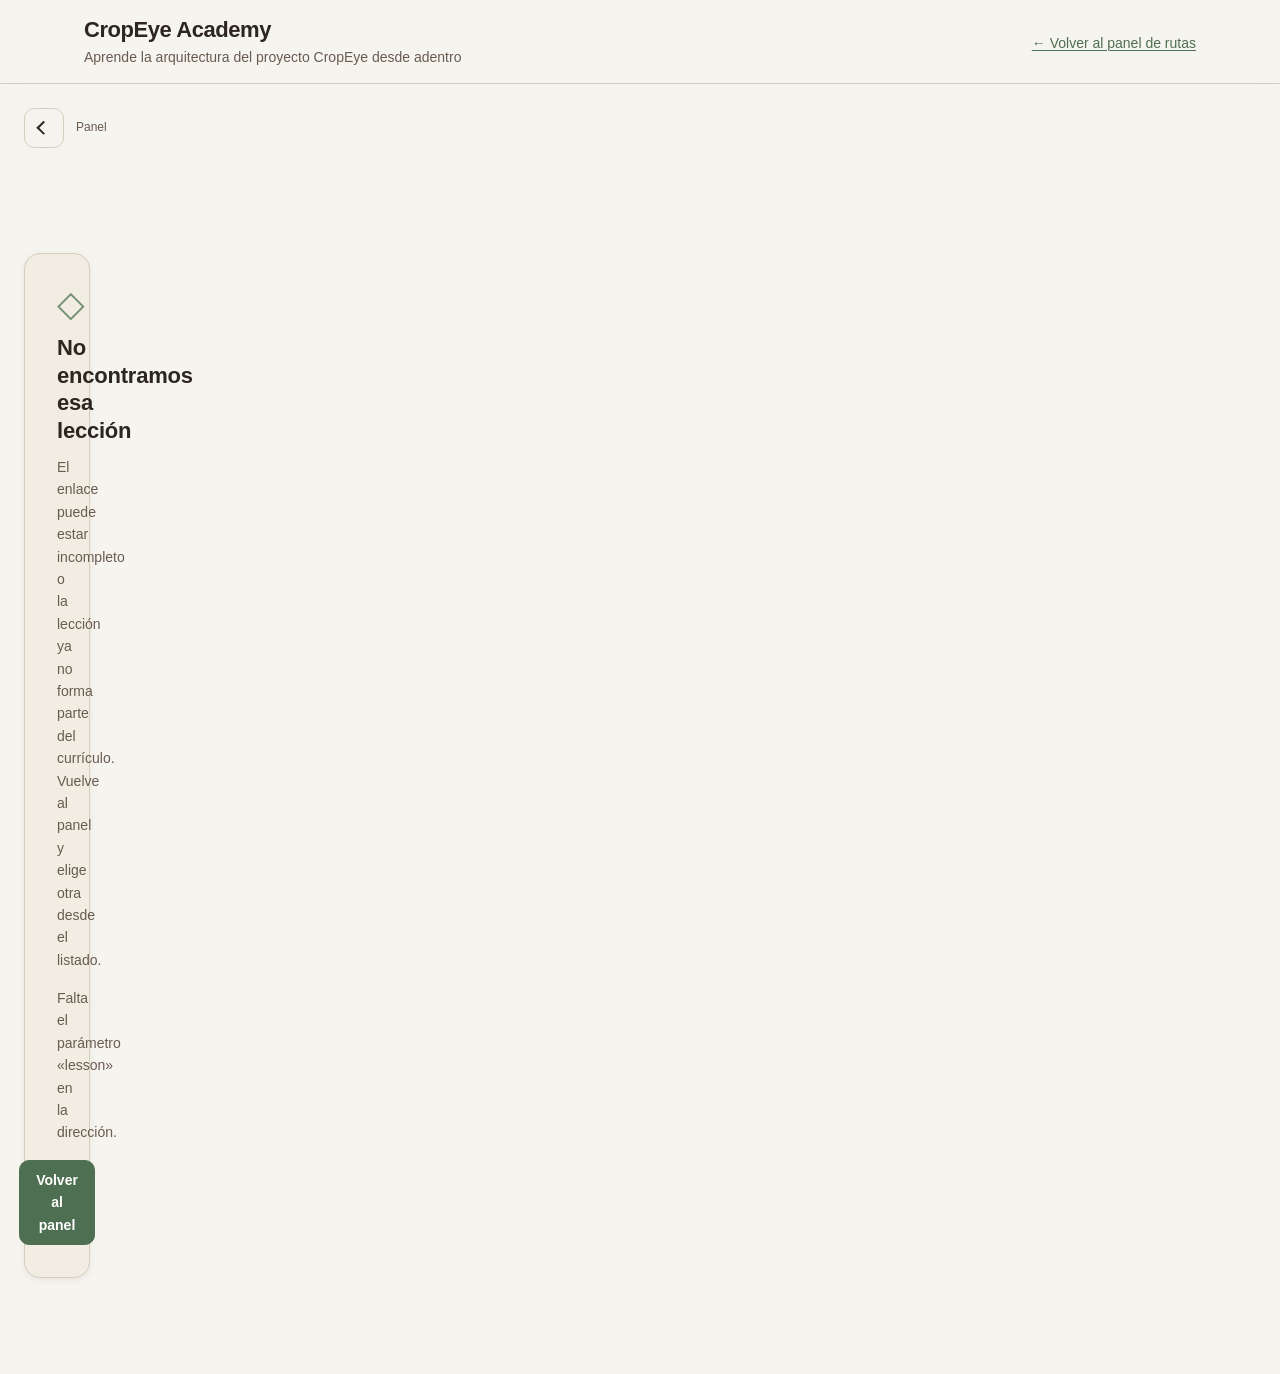
==== lesson.html @ 0fb2bfbc "feat: plataforma educativa CropEye Academy con 6 rutas y 24 lecciones" ====
<!DOCTYPE html>
<html lang="es">
<head>
  <meta charset="utf-8">
  <meta name="viewport" content="width=device-width, initial-scale=1">
  <meta name="description" content="Lección de CropEye Academy: arquitectura, datos y decisiones del proyecto CropEye.">
  <meta name="color-scheme" content="light">
  <title>Lección · CropEye Academy</title>

  <link rel="stylesheet" href="assets/css/tokens.css">
  <link rel="stylesheet" href="assets/css/base.css">
  <link rel="stylesheet" href="assets/css/layout.css">
  <link rel="stylesheet" href="assets/css/components.css">
  <link rel="stylesheet" href="assets/css/lesson.css">

  <script type="module" src="assets/js/lesson-page.js"></script>
</head>
<body>
  <a class="skip-link" href="#lesson-content">Saltar al contenido</a>

  <header class="site-header">
    <div class="site-header__inner">
      <div class="site-header__brand">
        <h1 class="site-title">
          <a href="index.html">CropEye Academy</a>
        </h1>
        <p class="site-tagline">Aprende la arquitectura del proyecto CropEye desde adentro</p>
      </div>
      <p class="site-tagline">
        <a href="index.html">← Volver al panel de rutas</a>
      </p>
    </div>
  </header>

  <div class="lesson-shell" id="lesson-shell" data-sidebar="expanded">
    <aside class="sidebar" id="lesson-sidebar" aria-label="Lecciones de la ruta actual">
      <div class="sidebar__header">
        <h2 class="sidebar__title">Ruta actual</h2>
        <button
          class="btn btn--ghost btn--icon"
          id="sidebar-collapse"
          type="button"
          aria-expanded="true"
          aria-controls="lesson-sidebar"
          aria-label="Ocultar panel de lecciones"
        >
          <span class="chevron" aria-hidden="true"></span>
        </button>
      </div>
      <p class="sidebar__path" id="sidebar-path"></p>
      <nav id="sidebar-tree" aria-label="Lecciones de esta ruta"></nav>
    </aside>

    <button
      class="sidebar-backdrop"
      id="sidebar-backdrop"
      type="button"
      aria-label="Cerrar panel de lecciones"
      tabindex="-1"
    ></button>

    <div class="lesson-main">
      <div class="lesson-toolbar">
        <button
          class="btn btn--ghost btn--icon sidebar-toggle"
          id="sidebar-toggle"
          type="button"
          aria-expanded="true"
          aria-controls="lesson-sidebar"
          aria-label="Mostrar u ocultar las lecciones"
        >
          <span class="chevron" aria-hidden="true"></span>
        </button>
        <nav class="breadcrumbs" id="breadcrumbs" aria-label="Ruta de navegación"></nav>
      </div>

      <div id="lesson-root" class="lesson-content">
        <div class="lesson-hero" id="lesson-hero">
          <p class="lesson-hero__eyebrow">CropEye Academy</p>
          <p class="lesson-hero__summary">Cargando la lección…</p>
        </div>
        <article
          class="prose"
          id="lesson-content"
          tabindex="-1"
          aria-busy="true"
        ></article>
      </div>

      <div id="lesson-nav" class="lesson-footer-nav"></div>
    </div>
  </div>

  <noscript>
    <p class="noscript-note">
      Este curso necesita JavaScript para cargar el contenido de la lección y guardar
      tu progreso en el navegador. Actívalo y vuelve a cargar la página.
    </p>
  </noscript>
</body>
</html>
---- assets/css/tokens.css ----
/* Design tokens: the single source of truth for colors, spacing, radii,
   shadows and typography. Everything else in the app consumes these. */
:root {
  /* ---- Color ---- */
  --bg: #F6F4EE;          /* warm beige / paper */
  --surface: #EAE5D9;     /* soft sand cards */
  --border: #D5CEBE;      /* soft earth */
  --text: #2C2520;        /* deep bark brown */
  --text-muted: #685B50;  /* medium brown */
  --accent: #4F6F52;      /* dark sage green */
  --accent-hover: #3E5940;
  --accent-soft: #739072; /* soft olive */
  --success: #5F8D4E;     /* soft moss */
  --success-bg: #E3EFE0;

  /* Derived tones used for subtle backgrounds and focus rings. */
  --surface-raised: #F1EDE3;
  --surface-sunken: #E2DCCD;
  --overlay: rgba(44, 37, 32, 0.45);
  --focus-ring: #4F6F52;

  /* ---- Spacing scale (4px base) ---- */
  --space-1: 0.25rem;   /* 4px  */
  --space-2: 0.5rem;    /* 8px  */
  --space-3: 0.75rem;   /* 12px */
  --space-4: 1rem;      /* 16px */
  --space-5: 1.5rem;    /* 24px */
  --space-6: 2rem;      /* 32px */
  --space-7: 3rem;      /* 48px */
  --space-8: 4rem;      /* 64px */

  /* ---- Radii ---- */
  --radius-sm: 6px;
  --radius-md: 10px;
  --radius-lg: 16px;
  --radius-pill: 999px;

  /* ---- Shadows ---- */
  --shadow-xs: 0 1px 2px rgba(44, 37, 32, 0.06);
  --shadow-sm: 0 2px 6px rgba(44, 37, 32, 0.07);
  --shadow-md: 0 8px 24px rgba(44, 37, 32, 0.10);
  --shadow-lg: 0 18px 48px rgba(44, 37, 32, 0.14);

  /* ---- Type scale (1.200 minor third, 16px base) ---- */
  --text-xs: 0.75rem;    /* 12px */
  --text-sm: 0.875rem;   /* 14px */
  --text-base: 1rem;     /* 16px */
  --text-md: 1.125rem;   /* 18px */
  --text-lg: 1.375rem;   /* 22px */
  --text-xl: 1.75rem;    /* 28px */
  --text-2xl: 2.25rem;   /* 36px */
  --text-3xl: 2.75rem;   /* 44px */

  /* ---- Typography stacks ---- */
  --font-sans: -apple-system, BlinkMacSystemFont, "Segoe UI", Roboto,
    "Helvetica Neue", Arial, sans-serif;
  --font-serif: "Iowan Old Style", "Palatino Linotype", Palatino, Georgia,
    "Times New Roman", serif;
  --font-mono: ui-monospace, SFMono-Regular, "SF Mono", Menlo, Consolas,
    "Liberation Mono", monospace;

  /* ---- Layout ---- */
  --reading-width: 75ch;
  --sidebar-width: 280px;
  --header-height: 4.5rem;
  --page-max: 1160px;

  /* ---- Motion ---- */
  --ease-out: cubic-bezier(0.22, 0.61, 0.36, 1);
  --dur-fast: 120ms;
  --dur-base: 200ms;
  --dur-slow: 320ms;
}
---- assets/css/base.css ----
/* Base: reset, document defaults, accessibility helpers. */

*,
*::before,
*::after {
  box-sizing: border-box;
}

html {
  -webkit-text-size-adjust: 100%;
  scroll-behavior: smooth;
}

body {
  margin: 0;
  min-height: 100vh;
  background-color: var(--bg);
  color: var(--text);
  font-family: var(--font-sans);
  font-size: var(--text-base);
  line-height: 1.6;
  -webkit-font-smoothing: antialiased;
  text-rendering: optimizeLegibility;
}

h1,
h2,
h3,
h4,
h5,
h6 {
  margin: 0 0 var(--space-3);
  font-weight: 650;
  line-height: 1.25;
  letter-spacing: -0.01em;
  color: var(--text);
}

p {
  margin: 0 0 var(--space-4);
}

a {
  color: var(--accent);
  text-decoration-thickness: 1px;
  text-underline-offset: 2px;
}

a:hover {
  color: var(--accent-hover);
}

img {
  max-width: 100%;
  height: auto;
  display: block;
}

ul,
ol {
  margin: 0 0 var(--space-4);
  padding-left: var(--space-5);
}

li {
  margin-bottom: var(--space-2);
}

button {
  font: inherit;
  color: inherit;
  cursor: pointer;
}

code,
kbd,
pre,
samp {
  font-family: var(--font-mono);
  font-size: 0.9em;
}

hr {
  border: 0;
  border-top: 1px solid var(--border);
  margin: var(--space-6) 0;
}

table {
  border-collapse: collapse;
  width: 100%;
}

/* Consistent, clearly visible keyboard focus across the whole app. */
:focus-visible {
  outline: 2px solid var(--focus-ring);
  outline-offset: 3px;
  border-radius: var(--radius-sm);
}

/* Remove the default outline only when the browser already shows focus. */
:focus:not(:focus-visible) {
  outline: none;
}

/* Visually hidden but exposed to assistive technology. */
.visually-hidden {
  position: absolute;
  width: 1px;
  height: 1px;
  padding: 0;
  margin: -1px;
  overflow: hidden;
  clip: rect(0, 0, 0, 0);
  white-space: nowrap;
  border: 0;
}

/* Skip link: first tab stop on every page. */
.skip-link {
  position: absolute;
  top: var(--space-2);
  left: var(--space-2);
  z-index: 100;
  padding: var(--space-2) var(--space-4);
  background-color: var(--accent);
  color: #fff;
  border-radius: var(--radius-sm);
  text-decoration: none;
  transform: translateY(-200%);
  transition: transform var(--dur-fast) var(--ease-out);
}

.skip-link:focus-visible {
  transform: translateY(0);
  color: #fff;
}

::selection {
  background-color: var(--accent-soft);
  color: #fff;
}

/* Honour the user's motion preference everywhere at once. */
@media (prefers-reduced-motion: reduce) {
  html {
    scroll-behavior: auto;
  }

  *,
  *::before,
  *::after {
    animation-duration: 0.001ms !important;
    animation-iteration-count: 1 !important;
    transition-duration: 0.001ms !important;
    scroll-behavior: auto !important;
  }
}
---- assets/css/layout.css ----
/* Layout: page shells for the dashboard and the lesson view. */

/* ---------- Shared shell ---------- */

.site-header {
  position: sticky;
  top: 0;
  z-index: 30;
  background-color: rgba(246, 244, 238, 0.92);
  backdrop-filter: blur(10px);
  border-bottom: 1px solid var(--border);
}

.site-header__inner {
  max-width: var(--page-max);
  margin: 0 auto;
  padding: var(--space-4) var(--space-5);
  display: flex;
  flex-wrap: wrap;
  align-items: center;
  gap: var(--space-4);
}

.site-header__brand {
  min-width: 0;
  flex: 1 1 16rem;
}

.site-title {
  margin: 0;
  font-size: var(--text-lg);
  letter-spacing: -0.02em;
}

.site-title a {
  color: var(--text);
  text-decoration: none;
}

.site-title a:hover {
  color: var(--accent);
}

.site-tagline {
  margin: var(--space-1) 0 0;
  color: var(--text-muted);
  font-size: var(--text-sm);
  line-height: 1.4;
}

.site-header__progress {
  flex: 0 1 20rem;
  min-width: 12rem;
}

.page {
  max-width: var(--page-max);
  margin: 0 auto;
  padding: var(--space-6) var(--space-5) var(--space-8);
}

.page-intro {
  margin-bottom: var(--space-6);
}

.page-intro h2 {
  font-size: var(--text-xl);
}

.page-intro p {
  max-width: 62ch;
  color: var(--text-muted);
  margin: 0;
}

/* ---------- Dashboard ---------- */

.path-list {
  display: flex;
  flex-direction: column;
  gap: var(--space-5);
}

/* ---------- Lesson view ---------- */

.lesson-shell {
  display: grid;
  grid-template-columns: var(--sidebar-width) minmax(0, 1fr);
  align-items: start;
  max-width: 1440px;
  margin: 0 auto;
}

.lesson-shell[data-sidebar="collapsed"] {
  grid-template-columns: 0 minmax(0, 1fr);
}

.lesson-main {
  min-width: 0;
  padding: var(--space-5) var(--space-5) var(--space-6);
  display: flex;
  flex-direction: column;
  min-height: calc(100vh - var(--header-height));
}

.lesson-content {
  width: 100%;
  max-width: var(--reading-width);
  margin: 0 auto;
  flex: 1 0 auto;
}

/* Footer bar: anchored to the end of the content flow, never fixed to the viewport. */
.lesson-footer-nav {
  width: 100%;
  max-width: var(--reading-width);
  margin: var(--space-7) auto 0;
  padding: var(--space-3) 0 0;
}

/* ---------- Responsive ---------- */

@media (max-width: 900px) {
  .lesson-shell,
  .lesson-shell[data-sidebar="collapsed"] {
    grid-template-columns: minmax(0, 1fr);
  }

  .lesson-main {
    padding: var(--space-4) var(--space-4) var(--space-5);
  }

  .site-header__inner {
    padding: var(--space-3) var(--space-4);
    gap: var(--space-3);
  }

  .site-header__progress {
    flex-basis: 100%;
  }
}

@media (max-width: 480px) {
  .page {
    padding: var(--space-5) var(--space-4) var(--space-7);
  }

  .site-tagline {
    font-size: var(--text-xs);
  }
}
---- assets/css/components.css ----
/* Components: progress bars, cards, lesson rows, buttons, sidebar, states. */

/* ---------- Progress ---------- */

.progress {
  display: flex;
  flex-direction: column;
  gap: var(--space-2);
}

.progress__meta {
  display: flex;
  justify-content: space-between;
  align-items: baseline;
  gap: var(--space-3);
  font-size: var(--text-xs);
  color: var(--text-muted);
}

.progress__label {
  text-transform: uppercase;
  letter-spacing: 0.08em;
  font-weight: 600;
}

.progress__count {
  font-variant-numeric: tabular-nums;
  color: var(--text);
  font-weight: 600;
}

.progress__track {
  position: relative;
  height: 8px;
  border-radius: var(--radius-pill);
  background-color: var(--surface-sunken);
  overflow: hidden;
}

.progress__fill {
  display: block;
  height: 100%;
  width: 0;
  border-radius: inherit;
  background-color: var(--accent);
  transition: width var(--dur-slow) var(--ease-out),
    background-color var(--dur-base) var(--ease-out);
}

.progress__fill[data-complete="true"] {
  background-color: var(--success);
}

/* ---------- Buttons ---------- */

.btn {
  display: inline-flex;
  align-items: center;
  justify-content: center;
  gap: var(--space-2);
  padding: var(--space-2) var(--space-4);
  min-height: 2.5rem;
  border: 1px solid var(--border);
  border-radius: var(--radius-md);
  background-color: var(--surface-raised);
  color: var(--text);
  font-size: var(--text-sm);
  font-weight: 600;
  text-decoration: none;
  transition: background-color var(--dur-fast) var(--ease-out),
    border-color var(--dur-fast) var(--ease-out),
    color var(--dur-fast) var(--ease-out),
    transform var(--dur-fast) var(--ease-out);
}

.btn:hover {
  background-color: var(--surface);
  border-color: var(--accent-soft);
  color: var(--text);
}

.btn:active {
  transform: translateY(1px);
}

.btn:disabled,
.btn[aria-disabled="true"] {
  opacity: 0.45;
  cursor: not-allowed;
  transform: none;
}

.btn--primary {
  background-color: var(--accent);
  border-color: var(--accent);
  color: #fff;
}

.btn--primary:hover {
  background-color: var(--accent-hover);
  border-color: var(--accent-hover);
  color: #fff;
}

.btn--ghost {
  background-color: transparent;
}

.btn--icon {
  padding: var(--space-2);
  min-width: 2.5rem;
}

/* Completion toggle turns into its success state after activation. */
.btn--complete[aria-pressed="true"] {
  background-color: var(--success-bg);
  border-color: var(--success);
  color: var(--success);
}

.btn--complete[aria-pressed="true"]:hover {
  background-color: var(--success-bg);
  border-color: var(--success);
  color: var(--success);
}

/* ---------- Path cards ---------- */

.path-card {
  background-color: var(--surface-raised);
  border: 1px solid var(--border);
  border-radius: var(--radius-lg);
  box-shadow: var(--shadow-xs);
  overflow: hidden;
}

.path-card__header {
  display: flex;
  align-items: flex-start;
  gap: var(--space-4);
  padding: var(--space-5);
  border-bottom: 1px solid transparent;
  transition: border-color var(--dur-base) var(--ease-out),
    background-color var(--dur-base) var(--ease-out);
}

.path-card[data-expanded="true"] .path-card__header {
  border-bottom-color: var(--border);
  background-color: var(--surface);
}

.path-card__meta {
  flex: 1 1 auto;
  min-width: 0;
}

.path-card__eyebrow {
  margin: 0 0 var(--space-1);
  font-size: var(--text-xs);
  font-weight: 700;
  letter-spacing: 0.1em;
  text-transform: uppercase;
  color: var(--accent);
}

.path-card__title {
  margin: 0 0 var(--space-1);
  font-size: var(--text-lg);
}

.path-card__desc {
  margin: 0;
  color: var(--text-muted);
  font-size: var(--text-sm);
  max-width: 70ch;
}

.path-card__side {
  display: flex;
  align-items: center;
  gap: var(--space-3);
  flex: 0 0 auto;
}

.path-card__count {
  font-size: var(--text-xs);
  color: var(--text-muted);
  font-variant-numeric: tabular-nums;
  white-space: nowrap;
}

.path-card__body {
  display: grid;
  grid-template-rows: 1fr;
  transition: grid-template-rows var(--dur-slow) var(--ease-out);
}

.path-card[data-expanded="false"] .path-card__body {
  grid-template-rows: 0fr;
}

.path-card__body-inner {
  overflow: hidden;
  min-height: 0;
  visibility: visible;
  transition: visibility 0s linear;
}

.path-card[data-expanded="false"] .path-card__body-inner {
  visibility: hidden;
  transition: visibility 0s linear var(--dur-slow);
}

/* Rotating chevron for the collapse control. */
.chevron {
  display: inline-block;
  width: 0.6rem;
  height: 0.6rem;
  border-right: 2px solid currentColor;
  border-bottom: 2px solid currentColor;
  transform: rotate(45deg);
  transition: transform var(--dur-base) var(--ease-out);
}

[aria-expanded="false"] > .chevron {
  transform: rotate(-45deg);
}

/* Sidebar controls point sideways: left when open, right when collapsed. */
.sidebar-toggle > .chevron,
.sidebar__header > .btn > .chevron {
  transform: rotate(135deg);
}

.sidebar-toggle[aria-expanded="false"] > .chevron,
.sidebar__header > .btn[aria-expanded="false"] > .chevron {
  transform: rotate(-135deg);
}

/* ---------- Modules and sections ---------- */

.module {
  padding: var(--space-4) var(--space-5);
  border-top: 1px solid var(--border);
}

.module:first-child {
  border-top: 0;
}

.module__title {
  margin: 0 0 var(--space-1);
  font-size: var(--text-md);
}

.module__desc {
  margin: 0 0 var(--space-3);
  color: var(--text-muted);
  font-size: var(--text-sm);
}

.section {
  margin-top: var(--space-4);
}

.section__title {
  margin: 0 0 var(--space-2);
  font-size: var(--text-sm);
  font-weight: 700;
  letter-spacing: 0.02em;
  color: var(--text-muted);
}

.lesson-list {
  list-style: none;
  margin: 0;
  padding: 0;
  display: flex;
  flex-direction: column;
  gap: var(--space-2);
}

/* ---------- Lesson row ---------- */

.lesson-row {
  display: flex;
  align-items: flex-start;
  gap: var(--space-3);
  padding: var(--space-3) var(--space-4);
  background-color: var(--bg);
  border: 1px solid var(--border);
  border-radius: var(--radius-md);
  text-decoration: none;
  color: var(--text);
  transition: border-color var(--dur-fast) var(--ease-out),
    background-color var(--dur-fast) var(--ease-out),
    transform var(--dur-fast) var(--ease-out);
}

.lesson-row:hover {
  border-color: var(--accent-soft);
  background-color: var(--surface-raised);
  color: var(--text);
  transform: translateY(-1px);
}

.lesson-row__body {
  flex: 1 1 auto;
  min-width: 0;
}

.lesson-row__title {
  display: block;
  font-weight: 600;
  line-height: 1.35;
}

.lesson-row__summary {
  display: block;
  margin-top: var(--space-1);
  font-size: var(--text-sm);
  color: var(--text-muted);
  line-height: 1.45;
}

.lesson-row__meta {
  flex: 0 0 auto;
  font-size: var(--text-xs);
  color: var(--text-muted);
  font-variant-numeric: tabular-nums;
  white-space: nowrap;
  padding-top: 2px;
}

.lesson-row[data-completed="true"] {
  background-color: var(--success-bg);
  border-color: rgba(95, 141, 78, 0.35);
}

.lesson-row[data-completed="true"] .lesson-row__title {
  color: var(--text-muted);
}

/* ---------- Status icon ---------- */

.status-icon {
  flex: 0 0 auto;
  display: inline-flex;
  align-items: center;
  justify-content: center;
  width: 1.35rem;
  height: 1.35rem;
  margin-top: 1px;
  border-radius: 50%;
  border: 2px solid var(--border);
  background-color: transparent;
  color: transparent;
}

.status-icon[data-completed="true"] {
  border-color: var(--success);
  background-color: var(--success-bg);
  color: var(--success);
}

.status-icon svg {
  width: 0.85rem;
  height: 0.85rem;
  display: block;
}

/* ---------- Empty state / 404 ---------- */

.state-panel {
  max-width: 34rem;
  margin: var(--space-8) auto;
  padding: var(--space-6);
  text-align: center;
  background-color: var(--surface-raised);
  border: 1px solid var(--border);
  border-radius: var(--radius-lg);
  box-shadow: var(--shadow-sm);
}

.state-panel--wide {
  max-width: 40rem;
}

.state-panel__icon {
  font-size: var(--text-2xl);
  line-height: 1;
  color: var(--accent-soft);
  margin-bottom: var(--space-3);
}

.state-panel h2 {
  font-size: var(--text-lg);
}

.state-panel p {
  color: var(--text-muted);
  font-size: var(--text-sm);
}

.state-panel__actions {
  display: flex;
  flex-wrap: wrap;
  gap: var(--space-2);
  justify-content: center;
  margin-top: var(--space-4);
}

/* ---------- Sidebar ---------- */

.sidebar {
  position: sticky;
  top: var(--header-height);
  align-self: start;
  height: calc(100vh - var(--header-height));
  width: var(--sidebar-width);
  overflow-y: auto;
  overscroll-behavior: contain;
  padding: var(--space-5) var(--space-4);
  border-right: 1px solid var(--border);
  background-color: var(--surface);
  transition: transform var(--dur-base) var(--ease-out),
    opacity var(--dur-base) var(--ease-out),
    visibility 0s linear;
}

.lesson-shell[data-sidebar="collapsed"] .sidebar {
  transform: translateX(-100%);
  opacity: 0;
  visibility: hidden;
  transition: transform var(--dur-base) var(--ease-out),
    opacity var(--dur-base) var(--ease-out), visibility 0s linear var(--dur-base);
}

.sidebar__header {
  display: flex;
  align-items: center;
  justify-content: space-between;
  gap: var(--space-2);
  margin-bottom: var(--space-4);
}

.sidebar__title {
  margin: 0;
  font-size: var(--text-xs);
  text-transform: uppercase;
  letter-spacing: 0.1em;
  color: var(--text-muted);
}

.sidebar__path {
  margin: 0 0 var(--space-3);
  font-size: var(--text-md);
  line-height: 1.3;
}

.sidebar__module {
  margin-top: var(--space-4);
}

.sidebar__module-title {
  margin: 0 0 var(--space-2);
  font-size: var(--text-xs);
  font-weight: 700;
  text-transform: uppercase;
  letter-spacing: 0.06em;
  color: var(--text-muted);
}

.sidebar__list {
  list-style: none;
  margin: 0;
  padding: 0;
  display: flex;
  flex-direction: column;
  gap: 2px;
}

.sidebar__section-label {
  margin: var(--space-3) 0 var(--space-1);
  font-size: var(--text-xs);
  color: var(--text-muted);
  font-weight: 600;
}

.sidebar__link {
  display: flex;
  align-items: flex-start;
  gap: var(--space-2);
  padding: var(--space-2) var(--space-3);
  border-radius: var(--radius-sm);
  color: var(--text);
  text-decoration: none;
  font-size: var(--text-sm);
  line-height: 1.35;
  border-left: 3px solid transparent;
  transition: background-color var(--dur-fast) var(--ease-out),
    border-color var(--dur-fast) var(--ease-out);
}

.sidebar__link:hover {
  background-color: var(--surface-sunken);
  color: var(--text);
}

.sidebar__link[aria-current="page"] {
  background-color: var(--bg);
  border-left-color: var(--accent);
  font-weight: 650;
  color: var(--accent-hover);
}

.sidebar__link .status-icon {
  width: 1.05rem;
  height: 1.05rem;
  border-width: 1.5px;
  margin-top: 0.2rem;
}

.sidebar__link .status-icon svg {
  width: 0.7rem;
  height: 0.7rem;
}

.sidebar-backdrop {
  display: none;
  position: fixed;
  inset: 0;
  z-index: 40;
  background-color: var(--overlay);
  border: 0;
  padding: 0;
  opacity: 0;
  transition: opacity var(--dur-base) var(--ease-out);
}

/* Mobile: sidebar becomes an overlay drawer. */
@media (max-width: 900px) {
  .sidebar {
    position: fixed;
    top: var(--header-height);
    left: 0;
    z-index: 50;
    height: calc(100dvh - var(--header-height));
    box-shadow: var(--shadow-lg);
    transform: translateX(-100%);
    visibility: hidden;
  }

  .lesson-shell[data-sidebar="open"] .sidebar {
    transform: translateX(0);
    visibility: visible;
    opacity: 1;
  }

  .sidebar-backdrop {
    display: block;
    pointer-events: none;
  }

  .lesson-shell[data-sidebar="open"] .sidebar-backdrop {
    opacity: 1;
    pointer-events: auto;
  }
}

/* ---------- Lesson footer navigation ---------- */

.lesson-nav {
  display: grid;
  grid-template-columns: 1fr auto 1fr;
  align-items: center;
  gap: var(--space-3);
  padding: var(--space-3);
  background-color: var(--surface-raised);
  border: 1px solid var(--border);
  border-radius: var(--radius-md);
  box-shadow: var(--shadow-sm);
}

.lesson-nav__prev {
  justify-self: start;
}

.lesson-nav__next {
  justify-self: end;
}

.lesson-nav__complete {
  justify-self: center;
  white-space: nowrap;
}

@media (max-width: 640px) {
  .lesson-nav {
    grid-template-columns: 1fr 1fr;
    row-gap: var(--space-2);
  }

  .lesson-nav__complete {
    grid-column: 1 / -1;
    grid-row: 1;
    justify-self: stretch;
  }

  .lesson-nav__prev {
    grid-row: 2;
  }

  .lesson-nav__next {
    grid-row: 2;
  }
}

/* ---------- Utility ---------- */

.stack-sm > * + * {
  margin-top: var(--space-2);
}

.text-muted {
  color: var(--text-muted);
}

.noscript-note {
  max-width: 40rem;
  margin: var(--space-6) auto;
  padding: var(--space-4);
  border: 1px solid var(--border);
  border-radius: var(--radius-md);
  background-color: var(--surface);
  color: var(--text-muted);
  font-size: var(--text-sm);
}
---- assets/css/lesson.css ----
/* Lesson view: breadcrumbs, reading typography, callouts, code, tables. */

/* ---------- Toolbar / breadcrumbs ---------- */

.lesson-toolbar {
  display: flex;
  align-items: center;
  gap: var(--space-3);
  max-width: var(--reading-width);
  width: 100%;
  margin: 0 auto var(--space-4);
}

.breadcrumbs {
  min-width: 0;
  flex: 1 1 auto;
  font-size: var(--text-xs);
  color: var(--text-muted);
}

.breadcrumbs__list {
  display: flex;
  flex-wrap: wrap;
  align-items: center;
  gap: var(--space-1);
  list-style: none;
  margin: 0;
  padding: 0;
}

.breadcrumbs__list li {
  margin: 0;
  display: inline-flex;
  align-items: center;
  gap: var(--space-1);
  min-width: 0;
}

.breadcrumbs__list li + li::before {
  content: "›";
  color: var(--border);
  margin-right: var(--space-1);
}

.breadcrumbs a {
  color: var(--text-muted);
  text-decoration: none;
  border-bottom: 1px solid transparent;
}

.breadcrumbs a:hover {
  color: var(--accent);
  border-bottom-color: var(--accent-soft);
}

.breadcrumbs [aria-current="page"] {
  color: var(--text);
  font-weight: 600;
}

/* Toggle shown on all sizes on mobile, and on desktop as a collapse control. */
.sidebar-toggle {
  flex: 0 0 auto;
}

/* ---------- Lesson hero ---------- */

.lesson-hero {
  max-width: var(--reading-width);
  width: 100%;
  margin: 0 auto var(--space-5);
  padding-bottom: var(--space-5);
  border-bottom: 1px solid var(--border);
}

.lesson-hero__eyebrow {
  margin: 0 0 var(--space-2);
  font-size: var(--text-xs);
  font-weight: 700;
  letter-spacing: 0.1em;
  text-transform: uppercase;
  color: var(--accent);
}

.lesson-hero__title {
  margin: 0 0 var(--space-2);
  font-size: var(--text-xl);
  letter-spacing: -0.02em;
}

.lesson-hero__summary {
  margin: 0 0 var(--space-3);
  color: var(--text-muted);
  font-size: var(--text-md);
  line-height: 1.5;
  max-width: 62ch;
}

.lesson-hero__meta {
  display: flex;
  flex-wrap: wrap;
  gap: var(--space-2) var(--space-4);
  font-size: var(--text-xs);
  color: var(--text-muted);
}

.lesson-hero__meta span {
  display: inline-flex;
  align-items: center;
  gap: var(--space-1);
}

.lesson-hero__status[data-completed="true"] {
  color: var(--success);
  font-weight: 700;
}

.lesson-hero__status[data-completed="false"] {
  color: var(--text-muted);
}

/* ---------- Reading column ---------- */

.prose {
  max-width: var(--reading-width);
  width: 100%;
  margin: 0 auto;
  font-family: var(--font-serif);
  font-size: var(--text-md);
  line-height: 1.7;
  color: var(--text);
}

.prose > * + * {
  margin-top: var(--space-4);
}

.prose p {
  margin: 0;
}

.prose h1 {
  font-family: var(--font-sans);
  font-size: var(--text-xl);
  margin-top: var(--space-6);
}

/* The hero already renders the lesson title, so hide a duplicated H1. */
.prose h1:first-child {
  display: none;
}

.prose h2 {
  font-family: var(--font-sans);
  font-size: var(--text-lg);
  margin-top: var(--space-6);
  padding-top: var(--space-4);
  border-top: 1px solid var(--border);
}

.prose h3 {
  font-family: var(--font-sans);
  font-size: var(--text-md);
  margin-top: var(--space-5);
}

.prose h4 {
  font-family: var(--font-sans);
  font-size: var(--text-base);
  margin-top: var(--space-4);
  text-transform: uppercase;
  letter-spacing: 0.04em;
  color: var(--text-muted);
}

.prose strong {
  font-weight: 700;
  color: var(--text);
}

.prose em {
  font-style: italic;
}

.prose a {
  color: var(--accent);
}

.prose ul,
.prose ol {
  padding-left: var(--space-5);
  margin: 0;
}

.prose li {
  margin-bottom: var(--space-2);
}

.prose li > ul,
.prose li > ol {
  margin-top: var(--space-2);
}

.prose blockquote {
  margin: var(--space-5) 0;
  padding: var(--space-3) var(--space-5);
  border-left: 3px solid var(--accent-soft);
  background-color: var(--surface);
  border-radius: 0 var(--radius-md) var(--radius-md) 0;
  color: var(--text-muted);
  font-style: italic;
}

.prose blockquote p:last-child {
  margin-bottom: 0;
}

.prose hr {
  margin: var(--space-6) 0;
}

/* Inline code */
.prose :not(pre) > code {
  padding: 0.12em 0.36em;
  border: 1px solid var(--border);
  border-radius: var(--radius-sm);
  background-color: var(--surface);
  color: var(--text);
  font-size: 0.85em;
  overflow-wrap: break-word;
}

/* Fenced code blocks */
.prose pre {
  margin: var(--space-5) 0;
  padding: var(--space-4);
  overflow-x: auto;
  background-color: #2C2520;
  color: #EDE7DB;
  border-radius: var(--radius-md);
  border: 1px solid #3A322B;
  line-height: 1.55;
  font-size: var(--text-sm);
  -webkit-overflow-scrolling: touch;
}

.prose pre code {
  padding: 0;
  border: 0;
  background: transparent;
  color: inherit;
  font-size: inherit;
  white-space: pre;
}

/* ---------- Callouts ---------- */

.callout {
  margin: var(--space-5) 0;
  padding: var(--space-4) var(--space-4) var(--space-3);
  border: 1px solid var(--border);
  border-left: 4px solid var(--accent-soft);
  border-radius: var(--radius-md);
  background-color: var(--surface);
  font-family: var(--font-sans);
  font-size: var(--text-base);
  line-height: 1.6;
}

.callout__label {
  display: block;
  margin-bottom: var(--space-2);
  font-size: var(--text-xs);
  font-weight: 700;
  letter-spacing: 0.08em;
  text-transform: uppercase;
  color: var(--accent);
}

.callout p:last-child,
.callout ul:last-child,
.callout ol:last-child {
  margin-bottom: 0;
}

.callout--note {
  border-left-color: var(--accent-soft);
  background-color: var(--surface);
}

.callout--warning {
  border-left-color: #A9713F;
  background-color: #F4EADF;
  border-color: #E0CFB9;
}

.callout--warning .callout__label {
  color: #8A5A2E;
}

/* ---------- Tables (defensive: content may include simple tables) ---------- */

.prose table {
  margin: var(--space-5) 0;
  font-family: var(--font-sans);
  font-size: var(--text-sm);
  border: 1px solid var(--border);
  border-radius: var(--radius-sm);
  overflow: hidden;
}

.prose th,
.prose td {
  padding: var(--space-2) var(--space-3);
  border-bottom: 1px solid var(--border);
  text-align: left;
  vertical-align: top;
}

.prose th {
  background-color: var(--surface);
  font-weight: 700;
}

.prose tr:last-child td {
  border-bottom: 0;
}

@media (max-width: 600px) {
  .prose {
    font-size: var(--text-base);
  }

  .lesson-hero__title {
    font-size: var(--text-lg);
  }
}
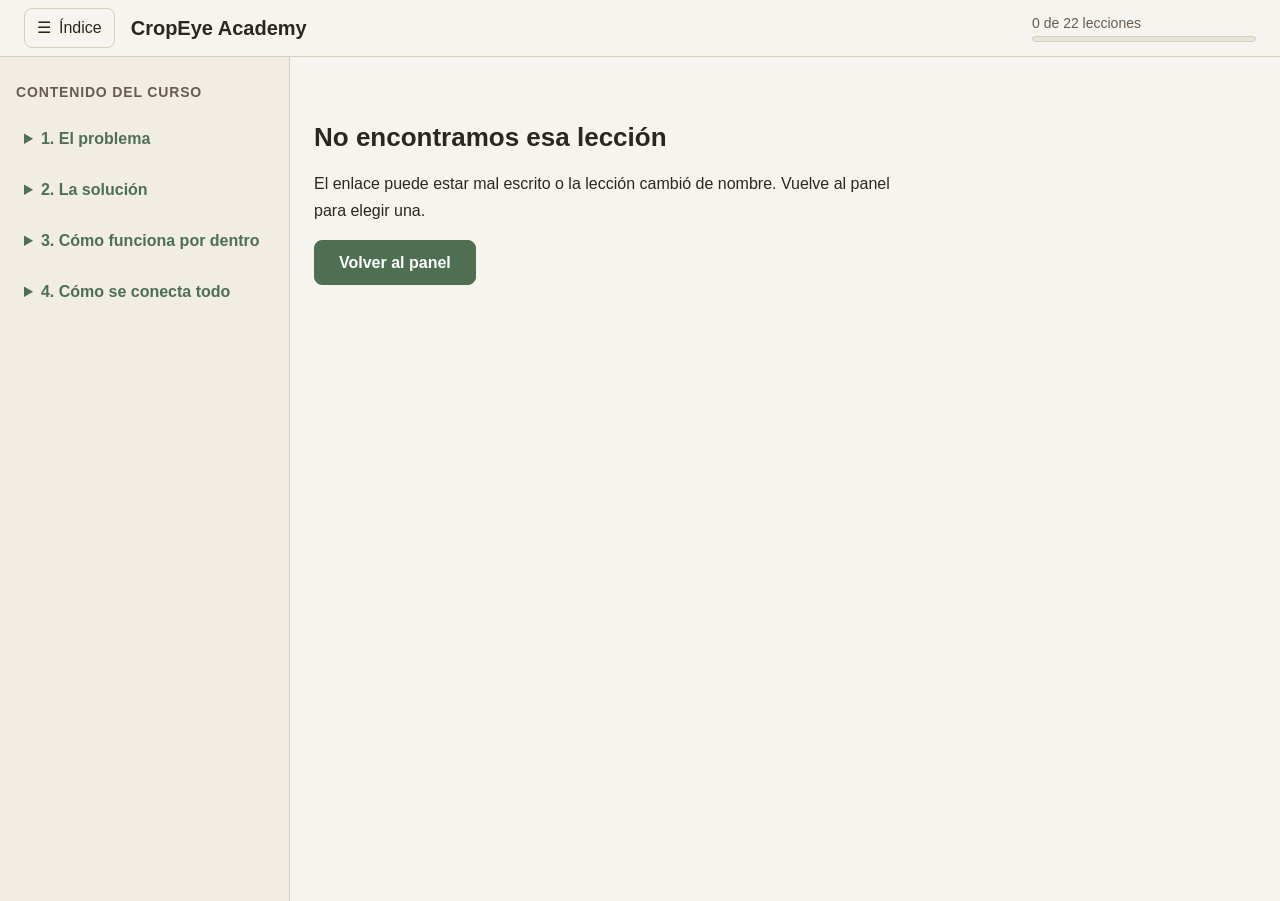
==== commit 3ab5ccfe: "Diseño nuevo: tarjetas por parte, índice lateral y lectura simple sobre la paleta actual Co-Authored" ====
--- a/lesson.html
+++ b/lesson.html
@@ -3,99 +3,40 @@
 <head>
   <meta charset="utf-8">
   <meta name="viewport" content="width=device-width, initial-scale=1">
-  <meta name="description" content="Lección de CropEye Academy: arquitectura, datos y decisiones del proyecto CropEye.">
+  <meta name="description" content="Lección de CropEye Academy.">
   <meta name="color-scheme" content="light">
   <title>Lección · CropEye Academy</title>
-
   <link rel="stylesheet" href="assets/css/tokens.css">
   <link rel="stylesheet" href="assets/css/base.css">
   <link rel="stylesheet" href="assets/css/layout.css">
   <link rel="stylesheet" href="assets/css/components.css">
   <link rel="stylesheet" href="assets/css/lesson.css">
-
   <script type="module" src="assets/js/lesson-page.js"></script>
 </head>
-<body>
-  <a class="skip-link" href="#lesson-content">Saltar al contenido</a>
+<body class="con-indice">
+  <a class="skip-link" href="#leccion">Saltar al contenido</a>
 
-  <header class="site-header">
-    <div class="site-header__inner">
-      <div class="site-header__brand">
-        <h1 class="site-title">
-          <a href="index.html">CropEye Academy</a>
-        </h1>
-        <p class="site-tagline">Aprende la arquitectura del proyecto CropEye desde adentro</p>
-      </div>
-      <p class="site-tagline">
-        <a href="index.html">← Volver al panel de rutas</a>
-      </p>
+  <header class="cabecera">
+    <div class="cabecera__interior">
+      <button class="boton-indice" id="boton-indice" type="button" aria-controls="indice" aria-expanded="false">
+        <span aria-hidden="true">☰</span><span class="boton-indice__texto">Índice</span>
+      </button>
+      <a class="marca" href="index.html">CropEye Academy</a>
+      <div class="cabecera__progreso" id="progreso"></div>
     </div>
   </header>
 
-  <div class="lesson-shell" id="lesson-shell" data-sidebar="expanded">
-    <aside class="sidebar" id="lesson-sidebar" aria-label="Lecciones de la ruta actual">
-      <div class="sidebar__header">
-        <h2 class="sidebar__title">Ruta actual</h2>
-        <button
-          class="btn btn--ghost btn--icon"
-          id="sidebar-collapse"
-          type="button"
-          aria-expanded="true"
-          aria-controls="lesson-sidebar"
-          aria-label="Ocultar panel de lecciones"
-        >
-          <span class="chevron" aria-hidden="true"></span>
-        </button>
-      </div>
-      <p class="sidebar__path" id="sidebar-path"></p>
-      <nav id="sidebar-tree" aria-label="Lecciones de esta ruta"></nav>
-    </aside>
+  <div class="disposicion">
+    <nav class="indice" id="indice" aria-label="Índice del curso"></nav>
+    <div class="indice-fondo" id="indice-fondo" hidden></div>
 
-    <button
-      class="sidebar-backdrop"
-      id="sidebar-backdrop"
-      type="button"
-      aria-label="Cerrar panel de lecciones"
-      tabindex="-1"
-    ></button>
-
-    <div class="lesson-main">
-      <div class="lesson-toolbar">
-        <button
-          class="btn btn--ghost btn--icon sidebar-toggle"
-          id="sidebar-toggle"
-          type="button"
-          aria-expanded="true"
-          aria-controls="lesson-sidebar"
-          aria-label="Mostrar u ocultar las lecciones"
-        >
-          <span class="chevron" aria-hidden="true"></span>
-        </button>
-        <nav class="breadcrumbs" id="breadcrumbs" aria-label="Ruta de navegación"></nav>
-      </div>
-
-      <div id="lesson-root" class="lesson-content">
-        <div class="lesson-hero" id="lesson-hero">
-          <p class="lesson-hero__eyebrow">CropEye Academy</p>
-          <p class="lesson-hero__summary">Cargando la lección…</p>
-        </div>
-        <article
-          class="prose"
-          id="lesson-content"
-          tabindex="-1"
-          aria-busy="true"
-        ></article>
-      </div>
-
-      <div id="lesson-nav" class="lesson-footer-nav"></div>
-    </div>
+    <main id="leccion" class="leccion" tabindex="-1" aria-busy="true">
+      <p class="texto-secundario">Cargando la lección…</p>
+    </main>
   </div>
 
   <noscript>
-    <p class="noscript-note">
-      Este curso necesita JavaScript para cargar el contenido de la lección y guardar
-      tu progreso en el navegador. Actívalo y vuelve a cargar la página.
-    </p>
+    <p class="aviso-noscript">Este curso necesita JavaScript para mostrar las lecciones.</p>
   </noscript>
 </body>
 </html>
--- a/assets/css/tokens.css
+++ b/assets/css/tokens.css
@@ -1,73 +1,60 @@
-/* Design tokens: the single source of truth for colors, spacing, radii,
-   shadows and typography. Everything else in the app consumes these. */
+/* Tokens de diseño: colores, tipografía, espaciado y medidas.
+   La paleta es fija; el resto del CSS solo usa estas variables. */
 :root {
-  /* ---- Color ---- */
-  --bg: #F6F4EE;          /* warm beige / paper */
-  --surface: #EAE5D9;     /* soft sand cards */
-  --border: #D5CEBE;      /* soft earth */
-  --text: #2C2520;        /* deep bark brown */
-  --text-muted: #685B50;  /* medium brown */
-  --accent: #4F6F52;      /* dark sage green */
+  /* ---- Paleta (no cambiar) ---- */
+  --bg: #F6F4EE;          /* papel */
+  --surface: #EAE5D9;     /* arena */
+  --border: #D5CEBE;      /* tierra suave */
+  --text: #2C2520;        /* corteza */
+  --text-muted: #685B50;  /* corteza clara */
+  --accent: #4F6F52;      /* salvia */
   --accent-hover: #3E5940;
-  --accent-soft: #739072; /* soft olive */
-  --success: #5F8D4E;     /* soft moss */
+  --accent-soft: #739072;
+  --success: #5F8D4E;
   --success-bg: #E3EFE0;
 
-  /* Derived tones used for subtle backgrounds and focus rings. */
+  /* ---- Tonos derivados ---- */
   --surface-raised: #F1EDE3;
-  --surface-sunken: #E2DCCD;
   --overlay: rgba(44, 37, 32, 0.45);
   --focus-ring: #4F6F52;
+  --warning-border: #9A6B3F;   /* tierra, para advertencias */
+  --warning-bg: #F3EADF;
+  --code-bg: #2C2520;
+  --code-text: #F6F4EE;
 
-  /* ---- Spacing scale (4px base) ---- */
-  --space-1: 0.25rem;   /* 4px  */
-  --space-2: 0.5rem;    /* 8px  */
-  --space-3: 0.75rem;   /* 12px */
-  --space-4: 1rem;      /* 16px */
-  --space-5: 1.5rem;    /* 24px */
-  --space-6: 2rem;      /* 32px */
-  --space-7: 3rem;      /* 48px */
-  --space-8: 4rem;      /* 64px */
-
-  /* ---- Radii ---- */
-  --radius-sm: 6px;
-  --radius-md: 10px;
-  --radius-lg: 16px;
-  --radius-pill: 999px;
-
-  /* ---- Shadows ---- */
-  --shadow-xs: 0 1px 2px rgba(44, 37, 32, 0.06);
-  --shadow-sm: 0 2px 6px rgba(44, 37, 32, 0.07);
-  --shadow-md: 0 8px 24px rgba(44, 37, 32, 0.10);
-  --shadow-lg: 0 18px 48px rgba(44, 37, 32, 0.14);
-
-  /* ---- Type scale (1.200 minor third, 16px base) ---- */
-  --text-xs: 0.75rem;    /* 12px */
-  --text-sm: 0.875rem;   /* 14px */
-  --text-base: 1rem;     /* 16px */
-  --text-md: 1.125rem;   /* 18px */
-  --text-lg: 1.375rem;   /* 22px */
-  --text-xl: 1.75rem;    /* 28px */
-  --text-2xl: 2.25rem;   /* 36px */
-  --text-3xl: 2.75rem;   /* 44px */
-
-  /* ---- Typography stacks ---- */
-  --font-sans: -apple-system, BlinkMacSystemFont, "Segoe UI", Roboto,
+  /* ---- Tipografía ---- */
+  --font-body: -apple-system, BlinkMacSystemFont, "Segoe UI", Roboto,
     "Helvetica Neue", Arial, sans-serif;
-  --font-serif: "Iowan Old Style", "Palatino Linotype", Palatino, Georgia,
-    "Times New Roman", serif;
   --font-mono: ui-monospace, SFMono-Regular, "SF Mono", Menlo, Consolas,
     "Liberation Mono", monospace;
+  --text-sm: 0.875rem;
+  --text-base: 1rem;
+  --text-body: 1.0625rem;   /* 17px, cuerpo de lectura */
+  --text-lg: 1.25rem;
+  --text-xl: 1.625rem;
+  --text-2xl: 2.125rem;
+  --leading: 1.7;
+  --leading-tight: 1.25;
 
-  /* ---- Layout ---- */
-  --reading-width: 75ch;
-  --sidebar-width: 280px;
-  --header-height: 4.5rem;
-  --page-max: 1160px;
+  /* ---- Espaciado (base 4px) ---- */
+  --space-1: 0.25rem;
+  --space-2: 0.5rem;
+  --space-3: 0.75rem;
+  --space-4: 1rem;
+  --space-5: 1.5rem;
+  --space-6: 2rem;
+  --space-7: 3rem;
+  --space-8: 4rem;
 
-  /* ---- Motion ---- */
-  --ease-out: cubic-bezier(0.22, 0.61, 0.36, 1);
-  --dur-fast: 120ms;
-  --dur-base: 200ms;
-  --dur-slow: 320ms;
+  /* ---- Formas ---- */
+  --radius: 8px;
+  --radius-sm: 4px;
+
+  /* ---- Medidas ---- */
+  --reading-width: 68ch;
+  --sidebar-width: 290px;
+  --header-height: 3.5rem;
+  --page-max: 52rem;
+
+  --dur: 150ms;
 }
--- a/assets/css/base.css
+++ b/assets/css/base.css
@@ -1,4 +1,4 @@
-/* Base: reset, document defaults, accessibility helpers. */
+/* Base: reset, valores por defecto del documento y accesibilidad. */
 
 *,
 *::before,
@@ -8,151 +8,95 @@
 
 html {
   -webkit-text-size-adjust: 100%;
-  scroll-behavior: smooth;
+  scroll-padding-top: calc(var(--header-height) + var(--space-4));
 }
 
 body {
   margin: 0;
-  min-height: 100vh;
-  background-color: var(--bg);
+  background: var(--bg);
   color: var(--text);
-  font-family: var(--font-sans);
+  font-family: var(--font-body);
   font-size: var(--text-base);
-  line-height: 1.6;
-  -webkit-font-smoothing: antialiased;
-  text-rendering: optimizeLegibility;
+  line-height: var(--leading);
+  overflow-wrap: break-word;
 }
 
-h1,
-h2,
-h3,
-h4,
-h5,
-h6 {
-  margin: 0 0 var(--space-3);
-  font-weight: 650;
-  line-height: 1.25;
-  letter-spacing: -0.01em;
-  color: var(--text);
+h1, h2, h3, h4 {
+  line-height: var(--leading-tight);
+  margin: 0;
 }
 
-p {
-  margin: 0 0 var(--space-4);
+p, ul, ol, figure, blockquote, pre {
+  margin: 0;
 }
 
 a {
   color: var(--accent);
-  text-decoration-thickness: 1px;
-  text-underline-offset: 2px;
+  text-underline-offset: 0.18em;
 }
 
 a:hover {
   color: var(--accent-hover);
 }
 
-img {
+img,
+svg {
   max-width: 100%;
   height: auto;
-  display: block;
-}
-
-ul,
-ol {
-  margin: 0 0 var(--space-4);
-  padding-left: var(--space-5);
-}
-
-li {
-  margin-bottom: var(--space-2);
 }
 
 button {
   font: inherit;
-  color: inherit;
-  cursor: pointer;
 }
 
-code,
-kbd,
-pre,
-samp {
-  font-family: var(--font-mono);
-  font-size: 0.9em;
+:focus-visible {
+  outline: 3px solid var(--focus-ring);
+  outline-offset: 2px;
 }
 
-hr {
-  border: 0;
-  border-top: 1px solid var(--border);
-  margin: var(--space-6) 0;
+.skip-link {
+  position: absolute;
+  left: var(--space-4);
+  top: -100px;
+  z-index: 100;
+  padding: var(--space-2) var(--space-4);
+  background: var(--text);
+  color: var(--bg);
+  border-radius: var(--radius);
+  text-decoration: none;
 }
 
-table {
-  border-collapse: collapse;
-  width: 100%;
+.skip-link:focus {
+  top: var(--space-3);
+  color: var(--bg);
 }
 
-/* Consistent, clearly visible keyboard focus across the whole app. */
-:focus-visible {
-  outline: 2px solid var(--focus-ring);
-  outline-offset: 3px;
-  border-radius: var(--radius-sm);
+.texto-secundario {
+  color: var(--text-muted);
 }
 
-/* Remove the default outline only when the browser already shows focus. */
-:focus:not(:focus-visible) {
-  outline: none;
+.aviso-noscript {
+  max-width: var(--page-max);
+  margin: var(--space-5) auto;
+  padding: var(--space-4);
+  border: 1px solid var(--border);
+  background: var(--surface);
 }
 
-/* Visually hidden but exposed to assistive technology. */
-.visually-hidden {
+.visualmente-oculto {
   position: absolute;
   width: 1px;
   height: 1px;
-  padding: 0;
-  margin: -1px;
   overflow: hidden;
-  clip: rect(0, 0, 0, 0);
+  clip: rect(0 0 0 0);
   white-space: nowrap;
-  border: 0;
 }
 
-/* Skip link: first tab stop on every page. */
-.skip-link {
-  position: absolute;
-  top: var(--space-2);
-  left: var(--space-2);
-  z-index: 100;
-  padding: var(--space-2) var(--space-4);
-  background-color: var(--accent);
-  color: #fff;
-  border-radius: var(--radius-sm);
-  text-decoration: none;
-  transform: translateY(-200%);
-  transition: transform var(--dur-fast) var(--ease-out);
-}
-
-.skip-link:focus-visible {
-  transform: translateY(0);
-  color: #fff;
-}
-
-::selection {
-  background-color: var(--accent-soft);
-  color: #fff;
-}
-
-/* Honour the user's motion preference everywhere at once. */
 @media (prefers-reduced-motion: reduce) {
-  html {
-    scroll-behavior: auto;
-  }
-
   *,
   *::before,
   *::after {
-    animation-duration: 0.001ms !important;
-    animation-iteration-count: 1 !important;
-    transition-duration: 0.001ms !important;
+    transition: none !important;
     scroll-behavior: auto !important;
   }
 }
--- a/assets/css/layout.css
+++ b/assets/css/layout.css
@@ -1,151 +1,170 @@
-/* Layout: page shells for the dashboard and the lesson view. */
+/* Estructura: cabecera, panel de inicio y disposición de la lección. */
 
-/* ---------- Shared shell ---------- */
-
-.site-header {
+.cabecera {
   position: sticky;
   top: 0;
-  z-index: 30;
-  background-color: rgba(246, 244, 238, 0.92);
-  backdrop-filter: blur(10px);
+  z-index: 20;
+  background: var(--bg);
   border-bottom: 1px solid var(--border);
 }
 
-.site-header__inner {
+.cabecera__interior {
+  display: flex;
+  align-items: center;
+  gap: var(--space-4);
+  min-height: var(--header-height);
+  padding: 0 var(--space-5);
+}
+
+.marca {
+  font-weight: 700;
+  font-size: var(--text-lg);
+  color: var(--text);
+  text-decoration: none;
+  white-space: nowrap;
+}
+
+.marca:hover {
+  color: var(--accent);
+}
+
+.cabecera__progreso {
+  margin-left: auto;
+  width: min(14rem, 40vw);
+}
+
+/* ---- Panel de inicio ---- */
+
+.pagina {
   max-width: var(--page-max);
   margin: 0 auto;
-  padding: var(--space-4) var(--space-5);
+  padding: var(--space-7) var(--space-5) var(--space-8);
+}
+
+.pagina:focus {
+  outline: none;
+}
+
+.presentacion {
+  max-width: var(--reading-width);
+  margin-bottom: var(--space-7);
+}
+
+.presentacion h1 {
+  font-size: var(--text-2xl);
+  margin-bottom: var(--space-4);
+}
+
+.presentacion p {
+  font-size: var(--text-body);
+  margin-bottom: var(--space-4);
+}
+
+.presentacion__continuar {
   display: flex;
   flex-wrap: wrap;
   align-items: center;
-  gap: var(--space-4);
+  gap: var(--space-3) var(--space-4);
+  margin-top: var(--space-5);
 }
 
-.site-header__brand {
-  min-width: 0;
-  flex: 1 1 16rem;
+.presentacion__siguiente {
+  color: var(--text-muted);
+  font-size: var(--text-sm);
 }
 
-.site-title {
-  margin: 0;
-  font-size: var(--text-lg);
-  letter-spacing: -0.02em;
+.partes {
+  display: grid;
+  gap: var(--space-5);
 }
 
-.site-title a {
-  color: var(--text);
-  text-decoration: none;
+/* ---- Lección: índice + contenido ---- */
+
+.disposicion {
+  display: grid;
+  grid-template-columns: var(--sidebar-width) minmax(0, 1fr);
+  min-height: calc(100vh - var(--header-height));
 }
 
-.site-title a:hover {
-  color: var(--accent);
+.indice-plegado .disposicion {
+  grid-template-columns: minmax(0, 1fr);
 }
 
-.site-tagline {
-  margin: var(--space-1) 0 0;
-  color: var(--text-muted);
-  font-size: var(--text-sm);
-  line-height: 1.4;
+.indice-plegado .indice {
+  display: none;
 }
 
-.site-header__progress {
-  flex: 0 1 20rem;
-  min-width: 12rem;
+.indice {
+  position: sticky;
+  top: var(--header-height);
+  align-self: start;
+  height: calc(100vh - var(--header-height));
+  overflow-y: auto;
+  padding: var(--space-5) var(--space-4) var(--space-7);
+  border-right: 1px solid var(--border);
+  background: var(--surface-raised);
 }
 
-.page {
-  max-width: var(--page-max);
-  margin: 0 auto;
+.indice-fondo {
+  position: fixed;
+  inset: var(--header-height) 0 0 0;
+  z-index: 25;
+  background: var(--overlay);
+}
+
+.leccion {
+  min-width: 0;
   padding: var(--space-6) var(--space-5) var(--space-8);
 }
 
-.page-intro {
-  margin-bottom: var(--space-6);
+.leccion:focus {
+  outline: none;
 }
 
-.page-intro h2 {
-  font-size: var(--text-xl);
-}
-
-.page-intro p {
-  max-width: 62ch;
-  color: var(--text-muted);
-  margin: 0;
-}
-
-/* ---------- Dashboard ---------- */
-
-.path-list {
-  display: flex;
-  flex-direction: column;
-  gap: var(--space-5);
-}
-
-/* ---------- Lesson view ---------- */
-
-.lesson-shell {
-  display: grid;
-  grid-template-columns: var(--sidebar-width) minmax(0, 1fr);
-  align-items: start;
-  max-width: 1440px;
-  margin: 0 auto;
-}
-
-.lesson-shell[data-sidebar="collapsed"] {
-  grid-template-columns: 0 minmax(0, 1fr);
-}
-
-.lesson-main {
-  min-width: 0;
-  padding: var(--space-5) var(--space-5) var(--space-6);
-  display: flex;
-  flex-direction: column;
-  min-height: calc(100vh - var(--header-height));
-}
-
-.lesson-content {
-  width: 100%;
-  max-width: var(--reading-width);
-  margin: 0 auto;
-  flex: 1 0 auto;
-}
-
-/* Footer bar: anchored to the end of the content flow, never fixed to the viewport. */
-.lesson-footer-nav {
-  width: 100%;
-  max-width: var(--reading-width);
-  margin: var(--space-7) auto 0;
-  padding: var(--space-3) 0 0;
-}
-
-/* ---------- Responsive ---------- */
-
-@media (max-width: 900px) {
-  .lesson-shell,
-  .lesson-shell[data-sidebar="collapsed"] {
+@media (max-width: 899px) {
+  .disposicion,
+  .indice-plegado .disposicion {
     grid-template-columns: minmax(0, 1fr);
   }
 
-  .lesson-main {
-    padding: var(--space-4) var(--space-4) var(--space-5);
+  .indice {
+    position: fixed;
+    top: var(--header-height);
+    left: 0;
+    z-index: 30;
+    width: min(var(--sidebar-width), 85vw);
+    display: none;
+    border-right: 1px solid var(--border);
   }
 
-  .site-header__inner {
-    padding: var(--space-3) var(--space-4);
+  .indice-abierto .indice {
+    display: block;
+  }
+}
+
+@media (max-width: 560px) {
+  .cabecera__interior {
+    padding: 0 var(--space-4);
     gap: var(--space-3);
   }
 
-  .site-header__progress {
-    flex-basis: 100%;
+  .marca {
+    font-size: var(--text-base);
   }
-}
 
-@media (max-width: 480px) {
-  .page {
+  .pagina {
+    padding: var(--space-6) var(--space-4) var(--space-7);
+  }
+
+  .presentacion h1 {
+    font-size: var(--text-xl);
+  }
+
+  .leccion {
     padding: var(--space-5) var(--space-4) var(--space-7);
   }
 
-  .site-tagline {
-    font-size: var(--text-xs);
+  .boton-indice__texto {
+    display: none;
   }
 }
--- a/assets/css/components.css
+++ b/assets/css/components.css
@@ -1,638 +1,309 @@
-/* Components: progress bars, cards, lesson rows, buttons, sidebar, states. */
-
-/* ---------- Progress ---------- */
-
-.progress {
+/* Componentes: progreso, tarjetas de partes, filas de lección, botones,
+   índice lateral, estados y marcas de completado. */
+
+/* ---- Progreso de la cabecera ---- */
+
+.progress__meta {
   display: flex;
-  flex-direction: column;
+  justify-content: space-between;
   gap: var(--space-2);
-}
-
-.progress__meta {
+  font-size: var(--text-sm);
+  color: var(--text-muted);
+  line-height: 1.3;
+  margin-bottom: var(--space-1);
+}
+
+.progress__label {
+  position: absolute;
+  width: 1px;
+  height: 1px;
+  overflow: hidden;
+  clip: rect(0 0 0 0);
+}
+
+.progress__track {
+  height: 6px;
+  border-radius: 3px;
+  background: var(--surface);
+  border: 1px solid var(--border);
+  overflow: hidden;
+}
+
+.progress__fill {
+  display: block;
+  height: 100%;
+  width: 0;
+  background: var(--accent);
+  transition: width var(--dur) ease-out;
+}
+
+/* ---- Botones ---- */
+
+.boton {
+  display: inline-flex;
+  align-items: center;
+  gap: var(--space-2);
+  min-height: 2.75rem;
+  padding: var(--space-2) var(--space-5);
+  border: 1px solid var(--accent);
+  border-radius: var(--radius);
+  background: var(--accent);
+  color: #fff;
+  font-weight: 600;
+  text-decoration: none;
+  cursor: pointer;
+}
+
+.boton:hover {
+  background: var(--accent-hover);
+  border-color: var(--accent-hover);
+  color: #fff;
+}
+
+.boton--hecho {
+  background: var(--success-bg);
+  border-color: var(--success);
+  color: var(--accent-hover);
+}
+
+.boton--hecho:hover {
+  background: var(--success-bg);
+  color: var(--text);
+}
+
+.boton-indice {
+  display: inline-flex;
+  align-items: center;
+  gap: var(--space-2);
+  min-height: 2.5rem;
+  padding: 0 var(--space-3);
+  border: 1px solid var(--border);
+  border-radius: var(--radius);
+  background: transparent;
+  color: var(--text);
+  cursor: pointer;
+}
+
+.boton-indice:hover {
+  background: var(--surface);
+}
+
+/* ---- Tarjetas de partes ---- */
+
+.parte {
+  background: var(--surface);
+  border: 1px solid var(--border);
+  border-radius: var(--radius);
+  padding: var(--space-5) var(--space-5) var(--space-4);
+}
+
+.parte__fila {
   display: flex;
   justify-content: space-between;
   align-items: baseline;
   gap: var(--space-3);
-  font-size: var(--text-xs);
-  color: var(--text-muted);
-}
-
-.progress__label {
+  flex-wrap: wrap;
+}
+
+.parte__etiqueta {
+  font-size: var(--text-sm);
+  font-weight: 700;
+  letter-spacing: 0.06em;
   text-transform: uppercase;
-  letter-spacing: 0.08em;
-  font-weight: 600;
-}
-
-.progress__count {
-  font-variant-numeric: tabular-nums;
-  color: var(--text);
-  font-weight: 600;
-}
-
-.progress__track {
-  position: relative;
-  height: 8px;
-  border-radius: var(--radius-pill);
-  background-color: var(--surface-sunken);
-  overflow: hidden;
-}
-
-.progress__fill {
-  display: block;
-  height: 100%;
-  width: 0;
-  border-radius: inherit;
-  background-color: var(--accent);
-  transition: width var(--dur-slow) var(--ease-out),
-    background-color var(--dur-base) var(--ease-out);
-}
-
-.progress__fill[data-complete="true"] {
-  background-color: var(--success);
-}
-
-/* ---------- Buttons ---------- */
-
-.btn {
-  display: inline-flex;
-  align-items: center;
-  justify-content: center;
-  gap: var(--space-2);
-  padding: var(--space-2) var(--space-4);
-  min-height: 2.5rem;
-  border: 1px solid var(--border);
-  border-radius: var(--radius-md);
-  background-color: var(--surface-raised);
-  color: var(--text);
-  font-size: var(--text-sm);
-  font-weight: 600;
-  text-decoration: none;
-  transition: background-color var(--dur-fast) var(--ease-out),
-    border-color var(--dur-fast) var(--ease-out),
-    color var(--dur-fast) var(--ease-out),
-    transform var(--dur-fast) var(--ease-out);
-}
-
-.btn:hover {
-  background-color: var(--surface);
-  border-color: var(--accent-soft);
-  color: var(--text);
-}
-
-.btn:active {
-  transform: translateY(1px);
-}
-
-.btn:disabled,
-.btn[aria-disabled="true"] {
-  opacity: 0.45;
-  cursor: not-allowed;
-  transform: none;
-}
-
-.btn--primary {
-  background-color: var(--accent);
-  border-color: var(--accent);
-  color: #fff;
-}
-
-.btn--primary:hover {
-  background-color: var(--accent-hover);
-  border-color: var(--accent-hover);
-  color: #fff;
-}
-
-.btn--ghost {
-  background-color: transparent;
-}
-
-.btn--icon {
-  padding: var(--space-2);
-  min-width: 2.5rem;
-}
-
-/* Completion toggle turns into its success state after activation. */
-.btn--complete[aria-pressed="true"] {
-  background-color: var(--success-bg);
-  border-color: var(--success);
-  color: var(--success);
-}
-
-.btn--complete[aria-pressed="true"]:hover {
-  background-color: var(--success-bg);
-  border-color: var(--success);
-  color: var(--success);
-}
-
-/* ---------- Path cards ---------- */
-
-.path-card {
-  background-color: var(--surface-raised);
-  border: 1px solid var(--border);
-  border-radius: var(--radius-lg);
-  box-shadow: var(--shadow-xs);
-  overflow: hidden;
-}
-
-.path-card__header {
-  display: flex;
-  align-items: flex-start;
-  gap: var(--space-4);
-  padding: var(--space-5);
-  border-bottom: 1px solid transparent;
-  transition: border-color var(--dur-base) var(--ease-out),
-    background-color var(--dur-base) var(--ease-out);
-}
-
-.path-card[data-expanded="true"] .path-card__header {
-  border-bottom-color: var(--border);
-  background-color: var(--surface);
-}
-
-.path-card__meta {
-  flex: 1 1 auto;
-  min-width: 0;
-}
-
-.path-card__eyebrow {
-  margin: 0 0 var(--space-1);
-  font-size: var(--text-xs);
-  font-weight: 700;
-  letter-spacing: 0.1em;
-  text-transform: uppercase;
-  color: var(--accent);
-}
-
-.path-card__title {
-  margin: 0 0 var(--space-1);
-  font-size: var(--text-lg);
-}
-
-.path-card__desc {
-  margin: 0;
-  color: var(--text-muted);
-  font-size: var(--text-sm);
-  max-width: 70ch;
-}
-
-.path-card__side {
-  display: flex;
+  color: var(--accent-hover);
+}
+
+.parte__conteo {
+  font-size: var(--text-sm);
+  color: var(--text-muted);
+}
+
+.parte__titulo {
+  font-size: var(--text-xl);
+  margin: var(--space-1) 0 var(--space-2);
+}
+
+.parte__resumen {
+  color: var(--text-muted);
+  max-width: var(--reading-width);
+}
+
+.parte__lecciones {
+  list-style: none;
+  padding: 0;
+  margin-top: var(--space-4);
+  border-top: 1px solid var(--border);
+}
+
+.fila {
+  border-bottom: 1px solid var(--border);
+}
+
+.fila:last-child {
+  border-bottom: 0;
+}
+
+.fila__enlace {
+  display: grid;
+  grid-template-columns: 2rem minmax(0, 1fr) auto auto;
   align-items: center;
   gap: var(--space-3);
-  flex: 0 0 auto;
-}
-
-.path-card__count {
-  font-size: var(--text-xs);
-  color: var(--text-muted);
+  padding: var(--space-3) var(--space-2);
+  color: var(--text);
+  text-decoration: none;
+}
+
+.fila__enlace:hover {
+  background: var(--surface-raised);
+}
+
+.fila__enlace:hover .fila__titulo {
+  color: var(--accent-hover);
+  text-decoration: underline;
+}
+
+.fila__numero {
   font-variant-numeric: tabular-nums;
-  white-space: nowrap;
-}
-
-.path-card__body {
+  font-weight: 700;
+  color: var(--accent-hover);
+  text-align: right;
+}
+
+.fila__texto {
   display: grid;
-  grid-template-rows: 1fr;
-  transition: grid-template-rows var(--dur-slow) var(--ease-out);
-}
-
-.path-card[data-expanded="false"] .path-card__body {
-  grid-template-rows: 0fr;
-}
-
-.path-card__body-inner {
-  overflow: hidden;
-  min-height: 0;
-  visibility: visible;
-  transition: visibility 0s linear;
-}
-
-.path-card[data-expanded="false"] .path-card__body-inner {
-  visibility: hidden;
-  transition: visibility 0s linear var(--dur-slow);
-}
-
-/* Rotating chevron for the collapse control. */
-.chevron {
-  display: inline-block;
-  width: 0.6rem;
-  height: 0.6rem;
-  border-right: 2px solid currentColor;
-  border-bottom: 2px solid currentColor;
-  transform: rotate(45deg);
-  transition: transform var(--dur-base) var(--ease-out);
-}
-
-[aria-expanded="false"] > .chevron {
-  transform: rotate(-45deg);
-}
-
-/* Sidebar controls point sideways: left when open, right when collapsed. */
-.sidebar-toggle > .chevron,
-.sidebar__header > .btn > .chevron {
-  transform: rotate(135deg);
-}
-
-.sidebar-toggle[aria-expanded="false"] > .chevron,
-.sidebar__header > .btn[aria-expanded="false"] > .chevron {
-  transform: rotate(-135deg);
-}
-
-/* ---------- Modules and sections ---------- */
-
-.module {
-  padding: var(--space-4) var(--space-5);
-  border-top: 1px solid var(--border);
-}
-
-.module:first-child {
-  border-top: 0;
-}
-
-.module__title {
-  margin: 0 0 var(--space-1);
-  font-size: var(--text-md);
-}
-
-.module__desc {
-  margin: 0 0 var(--space-3);
-  color: var(--text-muted);
-  font-size: var(--text-sm);
-}
-
-.section {
-  margin-top: var(--space-4);
-}
-
-.section__title {
-  margin: 0 0 var(--space-2);
-  font-size: var(--text-sm);
-  font-weight: 700;
-  letter-spacing: 0.02em;
-  color: var(--text-muted);
-}
-
-.lesson-list {
-  list-style: none;
-  margin: 0;
-  padding: 0;
-  display: flex;
-  flex-direction: column;
-  gap: var(--space-2);
-}
-
-/* ---------- Lesson row ---------- */
-
-.lesson-row {
-  display: flex;
-  align-items: flex-start;
-  gap: var(--space-3);
-  padding: var(--space-3) var(--space-4);
-  background-color: var(--bg);
-  border: 1px solid var(--border);
-  border-radius: var(--radius-md);
-  text-decoration: none;
-  color: var(--text);
-  transition: border-color var(--dur-fast) var(--ease-out),
-    background-color var(--dur-fast) var(--ease-out),
-    transform var(--dur-fast) var(--ease-out);
-}
-
-.lesson-row:hover {
-  border-color: var(--accent-soft);
-  background-color: var(--surface-raised);
-  color: var(--text);
-  transform: translateY(-1px);
-}
-
-.lesson-row__body {
-  flex: 1 1 auto;
-  min-width: 0;
-}
-
-.lesson-row__title {
-  display: block;
+  gap: 2px;
+}
+
+.fila__titulo {
   font-weight: 600;
   line-height: 1.35;
 }
 
-.lesson-row__summary {
-  display: block;
-  margin-top: var(--space-1);
+.fila__resumen {
   font-size: var(--text-sm);
   color: var(--text-muted);
   line-height: 1.45;
 }
 
-.lesson-row__meta {
-  flex: 0 0 auto;
-  font-size: var(--text-xs);
-  color: var(--text-muted);
-  font-variant-numeric: tabular-nums;
+.fila__minutos {
+  font-size: var(--text-sm);
+  color: var(--text-muted);
   white-space: nowrap;
-  padding-top: 2px;
-}
-
-.lesson-row[data-completed="true"] {
-  background-color: var(--success-bg);
-  border-color: rgba(95, 141, 78, 0.35);
-}
-
-.lesson-row[data-completed="true"] .lesson-row__title {
-  color: var(--text-muted);
-}
-
-/* ---------- Status icon ---------- */
+}
+
+.fila--cierre .fila__titulo {
+  font-style: italic;
+}
+
+@media (max-width: 560px) {
+  .parte {
+    padding: var(--space-4) var(--space-4) var(--space-3);
+  }
+
+  .fila__enlace {
+    grid-template-columns: 1.5rem minmax(0, 1fr) auto;
+  }
+
+  .fila__minutos {
+    display: none;
+  }
+}
+
+/* ---- Marca de completado ---- */
 
 .status-icon {
-  flex: 0 0 auto;
-  display: inline-flex;
-  align-items: center;
-  justify-content: center;
-  width: 1.35rem;
-  height: 1.35rem;
-  margin-top: 1px;
+  display: inline-grid;
+  place-items: center;
+  flex: none;
+  width: 1.25rem;
+  height: 1.25rem;
+  border: 2px solid var(--border);
   border-radius: 50%;
-  border: 2px solid var(--border);
-  background-color: transparent;
-  color: transparent;
+  background: var(--bg);
 }
 
 .status-icon[data-completed="true"] {
   border-color: var(--success);
-  background-color: var(--success-bg);
-  color: var(--success);
+  background: var(--success);
+  color: #fff;
 }
 
 .status-icon svg {
-  width: 0.85rem;
-  height: 0.85rem;
-  display: block;
-}
-
-/* ---------- Empty state / 404 ---------- */
-
-.state-panel {
-  max-width: 34rem;
-  margin: var(--space-8) auto;
-  padding: var(--space-6);
-  text-align: center;
-  background-color: var(--surface-raised);
-  border: 1px solid var(--border);
-  border-radius: var(--radius-lg);
-  box-shadow: var(--shadow-sm);
-}
-
-.state-panel--wide {
-  max-width: 40rem;
-}
-
-.state-panel__icon {
-  font-size: var(--text-2xl);
-  line-height: 1;
-  color: var(--accent-soft);
+  width: 0.75rem;
+  height: 0.75rem;
+}
+
+/* ---- Índice lateral ---- */
+
+.indice__encabezado {
+  font-size: var(--text-sm);
+  font-weight: 700;
+  letter-spacing: 0.06em;
+  text-transform: uppercase;
+  color: var(--text-muted);
   margin-bottom: var(--space-3);
 }
 
-.state-panel h2 {
-  font-size: var(--text-lg);
-}
-
-.state-panel p {
-  color: var(--text-muted);
-  font-size: var(--text-sm);
-}
-
-.state-panel__actions {
-  display: flex;
-  flex-wrap: wrap;
-  gap: var(--space-2);
-  justify-content: center;
-  margin-top: var(--space-4);
-}
-
-/* ---------- Sidebar ---------- */
-
-.sidebar {
-  position: sticky;
-  top: var(--header-height);
-  align-self: start;
-  height: calc(100vh - var(--header-height));
-  width: var(--sidebar-width);
-  overflow-y: auto;
-  overscroll-behavior: contain;
-  padding: var(--space-5) var(--space-4);
-  border-right: 1px solid var(--border);
-  background-color: var(--surface);
-  transition: transform var(--dur-base) var(--ease-out),
-    opacity var(--dur-base) var(--ease-out),
-    visibility 0s linear;
-}
-
-.lesson-shell[data-sidebar="collapsed"] .sidebar {
-  transform: translateX(-100%);
-  opacity: 0;
-  visibility: hidden;
-  transition: transform var(--dur-base) var(--ease-out),
-    opacity var(--dur-base) var(--ease-out), visibility 0s linear var(--dur-base);
-}
-
-.sidebar__header {
-  display: flex;
-  align-items: center;
-  justify-content: space-between;
-  gap: var(--space-2);
-  margin-bottom: var(--space-4);
-}
-
-.sidebar__title {
+.indice__parte {
+  margin-bottom: var(--space-2);
+}
+
+.indice__titulo-parte {
+  cursor: pointer;
+  padding: var(--space-2) var(--space-2);
+  font-weight: 700;
+  border-radius: var(--radius-sm);
+}
+
+.indice__titulo-parte:hover {
+  background: var(--surface);
+}
+
+.indice__lista {
+  list-style: none;
+  padding: 0 0 var(--space-2);
   margin: 0;
-  font-size: var(--text-xs);
-  text-transform: uppercase;
-  letter-spacing: 0.1em;
-  color: var(--text-muted);
-}
-
-.sidebar__path {
-  margin: 0 0 var(--space-3);
-  font-size: var(--text-md);
-  line-height: 1.3;
-}
-
-.sidebar__module {
-  margin-top: var(--space-4);
-}
-
-.sidebar__module-title {
-  margin: 0 0 var(--space-2);
-  font-size: var(--text-xs);
-  font-weight: 700;
-  text-transform: uppercase;
-  letter-spacing: 0.06em;
-  color: var(--text-muted);
-}
-
-.sidebar__list {
-  list-style: none;
-  margin: 0;
-  padding: 0;
-  display: flex;
-  flex-direction: column;
-  gap: 2px;
-}
-
-.sidebar__section-label {
-  margin: var(--space-3) 0 var(--space-1);
-  font-size: var(--text-xs);
-  color: var(--text-muted);
-  font-weight: 600;
-}
-
-.sidebar__link {
+}
+
+.indice__enlace {
   display: flex;
   align-items: flex-start;
   gap: var(--space-2);
-  padding: var(--space-2) var(--space-3);
-  border-radius: var(--radius-sm);
+  padding: var(--space-2) var(--space-2) var(--space-2) var(--space-3);
+  border-left: 3px solid transparent;
   color: var(--text);
+  font-size: var(--text-sm);
+  line-height: 1.4;
   text-decoration: none;
-  font-size: var(--text-sm);
-  line-height: 1.35;
-  border-left: 3px solid transparent;
-  transition: background-color var(--dur-fast) var(--ease-out),
-    border-color var(--dur-fast) var(--ease-out);
-}
-
-.sidebar__link:hover {
-  background-color: var(--surface-sunken);
-  color: var(--text);
-}
-
-.sidebar__link[aria-current="page"] {
-  background-color: var(--bg);
+}
+
+.indice__enlace .status-icon {
+  width: 1rem;
+  height: 1rem;
+  margin-top: 1px;
+}
+
+.indice__enlace:hover {
+  background: var(--surface);
+}
+
+.indice__enlace--actual {
   border-left-color: var(--accent);
-  font-weight: 650;
-  color: var(--accent-hover);
-}
-
-.sidebar__link .status-icon {
-  width: 1.05rem;
-  height: 1.05rem;
-  border-width: 1.5px;
-  margin-top: 0.2rem;
-}
-
-.sidebar__link .status-icon svg {
-  width: 0.7rem;
-  height: 0.7rem;
-}
-
-.sidebar-backdrop {
-  display: none;
-  position: fixed;
-  inset: 0;
-  z-index: 40;
-  background-color: var(--overlay);
-  border: 0;
-  padding: 0;
-  opacity: 0;
-  transition: opacity var(--dur-base) var(--ease-out);
-}
-
-/* Mobile: sidebar becomes an overlay drawer. */
-@media (max-width: 900px) {
-  .sidebar {
-    position: fixed;
-    top: var(--header-height);
-    left: 0;
-    z-index: 50;
-    height: calc(100dvh - var(--header-height));
-    box-shadow: var(--shadow-lg);
-    transform: translateX(-100%);
-    visibility: hidden;
-  }
-
-  .lesson-shell[data-sidebar="open"] .sidebar {
-    transform: translateX(0);
-    visibility: visible;
-    opacity: 1;
-  }
-
-  .sidebar-backdrop {
-    display: block;
-    pointer-events: none;
-  }
-
-  .lesson-shell[data-sidebar="open"] .sidebar-backdrop {
-    opacity: 1;
-    pointer-events: auto;
-  }
-}
-
-/* ---------- Lesson footer navigation ---------- */
-
-.lesson-nav {
+  background: var(--surface);
+  font-weight: 700;
+}
+
+/* ---- Estados (error, no encontrada) ---- */
+
+.estado {
+  max-width: var(--reading-width);
+  padding: var(--space-6) 0;
   display: grid;
-  grid-template-columns: 1fr auto 1fr;
-  align-items: center;
-  gap: var(--space-3);
-  padding: var(--space-3);
-  background-color: var(--surface-raised);
-  border: 1px solid var(--border);
-  border-radius: var(--radius-md);
-  box-shadow: var(--shadow-sm);
-}
-
-.lesson-nav__prev {
-  justify-self: start;
-}
-
-.lesson-nav__next {
-  justify-self: end;
-}
-
-.lesson-nav__complete {
-  justify-self: center;
-  white-space: nowrap;
-}
-
-@media (max-width: 640px) {
-  .lesson-nav {
-    grid-template-columns: 1fr 1fr;
-    row-gap: var(--space-2);
-  }
-
-  .lesson-nav__complete {
-    grid-column: 1 / -1;
-    grid-row: 1;
-    justify-self: stretch;
-  }
-
-  .lesson-nav__prev {
-    grid-row: 2;
-  }
-
-  .lesson-nav__next {
-    grid-row: 2;
-  }
-}
-
-/* ---------- Utility ---------- */
-
-.stack-sm > * + * {
-  margin-top: var(--space-2);
-}
-
-.text-muted {
-  color: var(--text-muted);
-}
-
-.noscript-note {
-  max-width: 40rem;
-  margin: var(--space-6) auto;
-  padding: var(--space-4);
-  border: 1px solid var(--border);
-  border-radius: var(--radius-md);
-  background-color: var(--surface);
-  color: var(--text-muted);
-  font-size: var(--text-sm);
-}
+  gap: var(--space-4);
+  justify-items: start;
+}
+
+.estado h1,
+.estado h2 {
+  font-size: var(--text-xl);
+}
--- a/assets/css/lesson.css
+++ b/assets/css/lesson.css
@@ -1,337 +1,339 @@
-/* Lesson view: breadcrumbs, reading typography, callouts, code, tables. */
-
-/* ---------- Toolbar / breadcrumbs ---------- */
-
-.lesson-toolbar {
-  display: flex;
-  align-items: center;
-  gap: var(--space-3);
+/* Lección: migas, cabecera, tipografía de lectura y bloques de estudio. */
+
+.leccion__articulo {
   max-width: var(--reading-width);
-  width: 100%;
-  margin: 0 auto var(--space-4);
-}
-
-.breadcrumbs {
-  min-width: 0;
-  flex: 1 1 auto;
-  font-size: var(--text-xs);
-  color: var(--text-muted);
-}
-
-.breadcrumbs__list {
+  margin: 0 auto;
+}
+
+.migas {
   display: flex;
   flex-wrap: wrap;
-  align-items: center;
-  gap: var(--space-1);
-  list-style: none;
-  margin: 0;
-  padding: 0;
-}
-
-.breadcrumbs__list li {
-  margin: 0;
-  display: inline-flex;
-  align-items: center;
-  gap: var(--space-1);
-  min-width: 0;
-}
-
-.breadcrumbs__list li + li::before {
-  content: "›";
-  color: var(--border);
-  margin-right: var(--space-1);
-}
-
-.breadcrumbs a {
-  color: var(--text-muted);
-  text-decoration: none;
-  border-bottom: 1px solid transparent;
-}
-
-.breadcrumbs a:hover {
-  color: var(--accent);
-  border-bottom-color: var(--accent-soft);
-}
-
-.breadcrumbs [aria-current="page"] {
-  color: var(--text);
-  font-weight: 600;
-}
-
-/* Toggle shown on all sizes on mobile, and on desktop as a collapse control. */
-.sidebar-toggle {
-  flex: 0 0 auto;
-}
-
-/* ---------- Lesson hero ---------- */
-
-.lesson-hero {
-  max-width: var(--reading-width);
-  width: 100%;
-  margin: 0 auto var(--space-5);
+  gap: var(--space-2);
+  font-size: var(--text-sm);
+  color: var(--text-muted);
+  margin-bottom: var(--space-5);
+}
+
+.leccion__cabecera {
+  margin-bottom: var(--space-6);
   padding-bottom: var(--space-5);
   border-bottom: 1px solid var(--border);
 }
 
-.lesson-hero__eyebrow {
-  margin: 0 0 var(--space-2);
-  font-size: var(--text-xs);
+.leccion__etiqueta {
+  font-size: var(--text-sm);
   font-weight: 700;
-  letter-spacing: 0.1em;
-  text-transform: uppercase;
-  color: var(--accent);
-}
-
-.lesson-hero__title {
-  margin: 0 0 var(--space-2);
+  color: var(--accent-hover);
+  margin-bottom: var(--space-2);
+}
+
+.leccion__titulo {
+  font-size: var(--text-2xl);
+  margin-bottom: var(--space-3);
+}
+
+.leccion__resumen {
+  font-size: var(--text-lg);
+  color: var(--text-muted);
+  line-height: 1.5;
+}
+
+/* ---- Prosa ---- */
+
+.prosa {
+  font-size: var(--text-body);
+  line-height: var(--leading);
+}
+
+.prosa > * + * {
+  margin-top: var(--space-4);
+}
+
+.prosa h2 {
   font-size: var(--text-xl);
-  letter-spacing: -0.02em;
-}
-
-.lesson-hero__summary {
-  margin: 0 0 var(--space-3);
-  color: var(--text-muted);
-  font-size: var(--text-md);
-  line-height: 1.5;
-  max-width: 62ch;
-}
-
-.lesson-hero__meta {
-  display: flex;
-  flex-wrap: wrap;
-  gap: var(--space-2) var(--space-4);
-  font-size: var(--text-xs);
-  color: var(--text-muted);
-}
-
-.lesson-hero__meta span {
-  display: inline-flex;
-  align-items: center;
-  gap: var(--space-1);
-}
-
-.lesson-hero__status[data-completed="true"] {
-  color: var(--success);
-  font-weight: 700;
-}
-
-.lesson-hero__status[data-completed="false"] {
-  color: var(--text-muted);
-}
-
-/* ---------- Reading column ---------- */
-
-.prose {
-  max-width: var(--reading-width);
-  width: 100%;
-  margin: 0 auto;
-  font-family: var(--font-serif);
-  font-size: var(--text-md);
-  line-height: 1.7;
-  color: var(--text);
-}
-
-.prose > * + * {
-  margin-top: var(--space-4);
-}
-
-.prose p {
-  margin: 0;
-}
-
-.prose h1 {
-  font-family: var(--font-sans);
-  font-size: var(--text-xl);
-  margin-top: var(--space-6);
-}
-
-/* The hero already renders the lesson title, so hide a duplicated H1. */
-.prose h1:first-child {
-  display: none;
-}
-
-.prose h2 {
-  font-family: var(--font-sans);
+  margin-top: var(--space-7);
+}
+
+.prosa h3 {
   font-size: var(--text-lg);
   margin-top: var(--space-6);
-  padding-top: var(--space-4);
-  border-top: 1px solid var(--border);
-}
-
-.prose h3 {
-  font-family: var(--font-sans);
-  font-size: var(--text-md);
+}
+
+.prosa h4 {
+  font-size: var(--text-base);
   margin-top: var(--space-5);
 }
 
-.prose h4 {
-  font-family: var(--font-sans);
-  font-size: var(--text-base);
-  margin-top: var(--space-4);
-  text-transform: uppercase;
-  letter-spacing: 0.04em;
-  color: var(--text-muted);
-}
-
-.prose strong {
-  font-weight: 700;
-  color: var(--text);
-}
-
-.prose em {
-  font-style: italic;
-}
-
-.prose a {
-  color: var(--accent);
-}
-
-.prose ul,
-.prose ol {
-  padding-left: var(--space-5);
-  margin: 0;
-}
-
-.prose li {
-  margin-bottom: var(--space-2);
-}
-
-.prose li > ul,
-.prose li > ol {
-  margin-top: var(--space-2);
-}
-
-.prose blockquote {
-  margin: var(--space-5) 0;
-  padding: var(--space-3) var(--space-5);
-  border-left: 3px solid var(--accent-soft);
-  background-color: var(--surface);
-  border-radius: 0 var(--radius-md) var(--radius-md) 0;
-  color: var(--text-muted);
-  font-style: italic;
-}
-
-.prose blockquote p:last-child {
-  margin-bottom: 0;
-}
-
-.prose hr {
-  margin: var(--space-6) 0;
-}
-
-/* Inline code */
-.prose :not(pre) > code {
-  padding: 0.12em 0.36em;
+.prosa ul,
+.prosa ol {
+  padding-left: 1.5em;
+}
+
+.prosa li + li {
+  margin-top: var(--space-2);
+}
+
+.prosa code {
+  font-family: var(--font-mono);
+  font-size: 0.88em;
+  background: var(--surface);
   border: 1px solid var(--border);
   border-radius: var(--radius-sm);
-  background-color: var(--surface);
-  color: var(--text);
-  font-size: 0.85em;
-  overflow-wrap: break-word;
-}
-
-/* Fenced code blocks */
-.prose pre {
-  margin: var(--space-5) 0;
+  padding: 0.05em 0.3em;
+}
+
+.prosa pre {
+  background: var(--code-bg);
+  color: var(--code-text);
+  border-radius: var(--radius);
   padding: var(--space-4);
   overflow-x: auto;
-  background-color: #2C2520;
-  color: #EDE7DB;
-  border-radius: var(--radius-md);
-  border: 1px solid #3A322B;
-  line-height: 1.55;
-  font-size: var(--text-sm);
-  -webkit-overflow-scrolling: touch;
-}
-
-.prose pre code {
+  font-size: 0.85rem;
+  line-height: 1.6;
+}
+
+.prosa pre code {
+  background: none;
+  border: 0;
   padding: 0;
+  font-size: inherit;
+  color: inherit;
+}
+
+.prosa blockquote {
+  border-left: 3px solid var(--border);
+  padding-left: var(--space-4);
+  color: var(--text-muted);
+}
+
+.prosa hr {
   border: 0;
-  background: transparent;
-  color: inherit;
-  font-size: inherit;
-  white-space: pre;
-}
-
-/* ---------- Callouts ---------- */
-
+  border-top: 1px solid var(--border);
+  margin: var(--space-6) 0;
+}
+
+/* Código con la ruta del archivo */
+.codigo figcaption {
+  font-family: var(--font-mono);
+  font-size: var(--text-sm);
+  color: var(--text-muted);
+  margin-bottom: var(--space-2);
+  overflow-wrap: anywhere;
+}
+
+/* Diagramas */
+.diagrama {
+  margin-top: var(--space-5);
+  margin-bottom: var(--space-5);
+  overflow-x: auto;
+}
+
+.diagrama img {
+  display: block;
+  width: 100%;
+  max-width: 44rem;
+  margin: 0 auto;
+}
+
+.diagrama figcaption {
+  margin-top: var(--space-2);
+  font-size: var(--text-sm);
+  color: var(--text-muted);
+  text-align: center;
+}
+
+/* Notas y advertencias */
 .callout {
-  margin: var(--space-5) 0;
-  padding: var(--space-4) var(--space-4) var(--space-3);
-  border: 1px solid var(--border);
-  border-left: 4px solid var(--accent-soft);
-  border-radius: var(--radius-md);
-  background-color: var(--surface);
-  font-family: var(--font-sans);
-  font-size: var(--text-base);
-  line-height: 1.6;
+  border-left: 4px solid var(--accent);
+  background: var(--surface-raised);
+  padding: var(--space-3) var(--space-4);
+  border-radius: 0 var(--radius) var(--radius) 0;
+}
+
+.callout--warning {
+  border-left-color: var(--warning-border);
+  background: var(--warning-bg);
 }
 
 .callout__label {
   display: block;
+  font-size: var(--text-sm);
+  font-weight: 700;
+  margin-bottom: var(--space-1);
+}
+
+.callout > p + p {
+  margin-top: var(--space-2);
+}
+
+/* Objetivos */
+.objetivos {
+  border: 1px solid var(--border);
+  border-radius: var(--radius);
+  padding: var(--space-4) var(--space-5);
+}
+
+.prosa .objetivos__titulo {
+  font-size: var(--text-base);
+  margin: 0 0 var(--space-2);
+}
+
+.objetivos ul {
+  margin-top: var(--space-2);
+}
+
+/* Autoevaluación */
+.prosa .autoevaluacion h2 {
   margin-bottom: var(--space-2);
-  font-size: var(--text-xs);
+}
+
+.autoevaluacion__indicacion {
+  color: var(--text-muted);
+}
+
+.autoevaluacion ol {
+  margin-top: var(--space-4);
+}
+
+.autoevaluacion li + li {
+  margin-top: var(--space-5);
+}
+
+.autoevaluacion__pregunta {
+  font-weight: 600;
+}
+
+details {
+  margin-top: var(--space-2);
+}
+
+summary {
+  cursor: pointer;
+  color: var(--accent);
+  font-weight: 600;
+  width: fit-content;
+}
+
+summary:hover {
+  color: var(--accent-hover);
+}
+
+details[open] > summary {
+  margin-bottom: var(--space-2);
+}
+
+details > :not(summary) {
+  padding-left: var(--space-4);
+  border-left: 2px solid var(--border);
+}
+
+details > :not(summary) + :not(summary) {
+  margin-top: var(--space-3);
+}
+
+.autoevaluacion__repaso {
+  font-size: var(--text-sm);
+}
+
+/* Pregunta de la comisión */
+.comision {
+  background: var(--surface);
+  border: 1px solid var(--border);
+  border-radius: var(--radius);
+  padding: var(--space-4) var(--space-5);
+  margin-top: var(--space-6);
+}
+
+.comision__etiqueta {
+  font-size: var(--text-sm);
   font-weight: 700;
-  letter-spacing: 0.08em;
+  letter-spacing: 0.06em;
   text-transform: uppercase;
-  color: var(--accent);
-}
-
-.callout p:last-child,
-.callout ul:last-child,
-.callout ol:last-child {
-  margin-bottom: 0;
-}
-
-.callout--note {
-  border-left-color: var(--accent-soft);
-  background-color: var(--surface);
-}
-
-.callout--warning {
-  border-left-color: #A9713F;
-  background-color: #F4EADF;
-  border-color: #E0CFB9;
-}
-
-.callout--warning .callout__label {
-  color: #8A5A2E;
-}
-
-/* ---------- Tables (defensive: content may include simple tables) ---------- */
-
-.prose table {
-  margin: var(--space-5) 0;
-  font-family: var(--font-sans);
-  font-size: var(--text-sm);
+  color: var(--accent-hover);
+}
+
+.comision__pregunta {
+  font-size: var(--text-lg);
+  font-weight: 600;
+  line-height: 1.45;
+  margin: var(--space-2) 0 var(--space-3);
+}
+
+.comision summary,
+.comision a {
+  /* El salvia normal no alcanza AA sobre arena (4,48). */
+  color: var(--accent-hover);
+}
+
+.comision__evitar {
+  color: var(--text);
+}
+
+/* ---- Pie ---- */
+
+.pie {
+  margin-top: var(--space-8);
+  padding-top: var(--space-5);
+  border-top: 1px solid var(--border);
+  display: grid;
+  gap: var(--space-5);
+}
+
+.pie__vecinos {
+  display: grid;
+  grid-template-columns: 1fr 1fr;
+  gap: var(--space-4);
+}
+
+.pie__enlace {
+  display: grid;
+  gap: var(--space-1);
+  padding: var(--space-3) var(--space-4);
   border: 1px solid var(--border);
-  border-radius: var(--radius-sm);
-  overflow: hidden;
-}
-
-.prose th,
-.prose td {
-  padding: var(--space-2) var(--space-3);
-  border-bottom: 1px solid var(--border);
-  text-align: left;
-  vertical-align: top;
-}
-
-.prose th {
-  background-color: var(--surface);
-  font-weight: 700;
-}
-
-.prose tr:last-child td {
-  border-bottom: 0;
-}
-
-@media (max-width: 600px) {
-  .prose {
+  border-radius: var(--radius);
+  text-decoration: none;
+  color: var(--text);
+}
+
+.pie__enlace:hover {
+  border-color: var(--accent);
+  background: var(--surface-raised);
+}
+
+.pie__enlace--next {
+  text-align: right;
+  grid-column: 2;
+}
+
+.pie__sentido {
+  font-size: var(--text-sm);
+  color: var(--accent-hover);
+  font-weight: 600;
+}
+
+.pie__titulo {
+  font-weight: 600;
+  line-height: 1.35;
+}
+
+@media (max-width: 560px) {
+  .leccion__titulo {
+    font-size: var(--text-xl);
+  }
+
+  .leccion__resumen {
     font-size: var(--text-base);
   }
 
-  .lesson-hero__title {
-    font-size: var(--text-lg);
-  }
-}
+  .pie__vecinos {
+    grid-template-columns: 1fr;
+  }
+
+  .pie__enlace--next {
+    grid-column: auto;
+  }
+
+  .comision {
+    padding: var(--space-4);
+  }
+}
